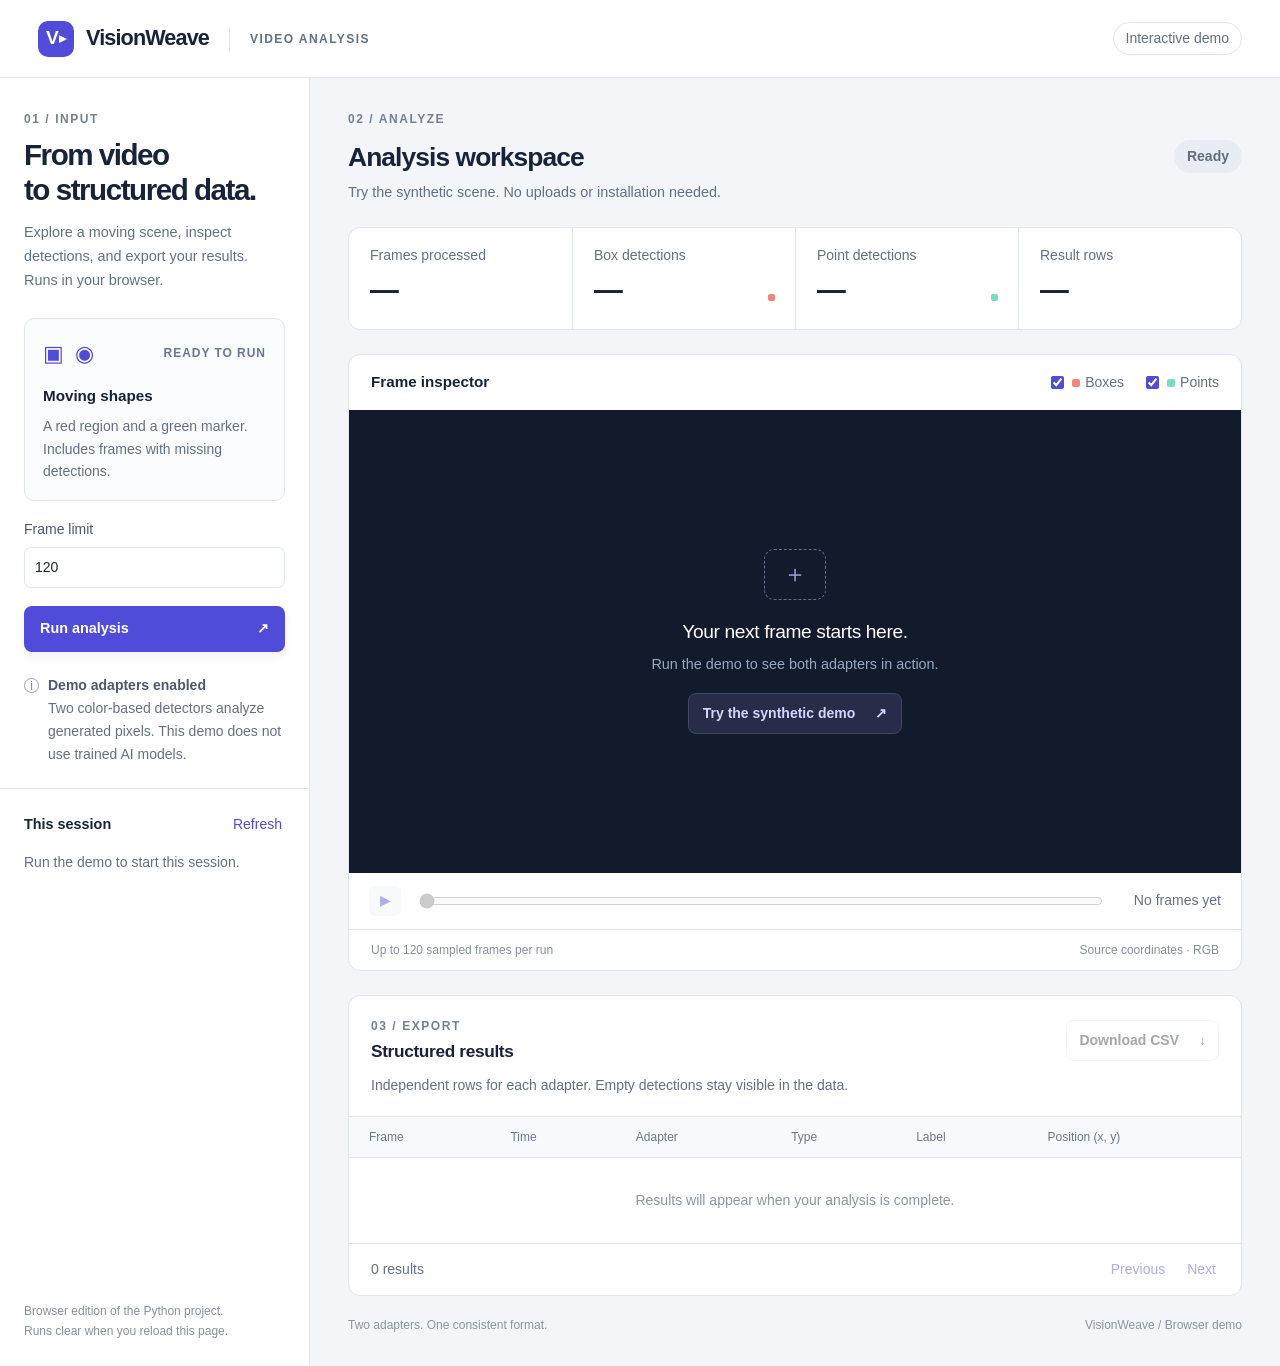
==== demo/index.html @ 049b2624 "Initialize VisionWeave with video analysis workspace and browser demo Add Python video pipeline and " ====
<!doctype html>
<html lang="en">
<head>
  <meta charset="utf-8">
  <meta name="viewport" content="width=device-width, initial-scale=1">
  <meta name="description" content="Try VisionWeave: an interactive browser demo of frame analysis, box and point detections, and CSV export.">
  <title>VisionWeave · Interactive Demo</title>
  <link rel="icon" href="./favicon.svg" type="image/svg+xml">
  <link rel="stylesheet" href="./app.css">
  <script src="./app.js" type="module"></script>
</head>
<body>
  <header class="topbar">
    <a class="brand" href="./" aria-label="VisionWeave home"><span class="brand-mark" aria-hidden="true">V<span>▸</span></span><strong>VisionWeave</strong><span class="brand-divider"></span><span class="brand-detail">VIDEO ANALYSIS</span></a>
    <span class="local-badge">Interactive demo</span>
  </header>
  <main class="workspace">
    <aside class="sidebar" aria-label="Analysis controls">
      <section class="setup">
        <p class="eyebrow">01 / INPUT</p>
        <h1>From video<br>to structured data.</h1>
        <p class="intro">Explore a moving scene, inspect detections, and export your results. Runs in your browser.</p>
        <form id="run-form">
          <input type="radio" name="source" value="demo" checked hidden>
          <div id="demo-input" class="input-card">
            <div class="scene-label"><span class="shape-icon" aria-hidden="true">▣ ◉</span><span class="tag">READY TO RUN</span></div>
            <strong>Moving shapes</strong>
            <p>A red region and a green marker. Includes frames with missing detections.</p>
          </div>

          <div class="form-grid">
            <label for="frame-limit">Frame limit<input id="frame-limit" type="number" min="1" max="600" value="120" required></label>
            <input id="stride" type="hidden" value="1">
          </div>
          <button class="button primary" id="run-button" type="submit"><span>Run analysis</span><span aria-hidden="true">↗</span></button>
          <progress id="upload-progress" value="0" max="100" hidden aria-label="Upload progress"></progress>
          <p id="error" class="error" role="alert" hidden></p>
        </form>
        <div class="adapter-note"><span class="note-icon" aria-hidden="true">i</span><p><strong>Demo adapters enabled</strong><br>Two color-based detectors analyze generated pixels. This demo does not use trained AI models.</p></div>
      </section>
      <section class="history-section">
        <div class="section-label"><h2>This session</h2><button class="text-button" id="refresh" type="button" aria-label="Refresh recent runs">Refresh</button></div>
        <div id="history"><p class="muted small">No runs yet.</p></div>
      </section>
      <footer class="sidebar-footer">Browser edition of the Python project.<br>Runs clear when you reload this page.</footer>
    </aside>
    <div class="main-panel">
      <section class="run-heading">
        <div><p class="eyebrow">02 / ANALYZE</p><h2 id="run-title">Analysis workspace</h2><p id="run-subtitle" class="muted">Try the synthetic scene. No uploads or installation needed.</p></div>
        <span id="status" class="status idle" role="status">Ready</span>
      </section>
      <div id="progress-panel" class="progress-panel" hidden>
        <div><span id="progress-label" aria-live="polite">Queued</span><button id="cancel" class="text-button" type="button">Cancel run</button></div>
        <progress id="job-progress" value="0" max="120" aria-label="Frames processed within frame limit"></progress>
      </div>
      <div class="metrics" aria-label="Run statistics">
        <div><span>Frames processed</span><strong id="metric-frames">—</strong></div>
        <div><span>Box detections</span><strong id="metric-boxes">—</strong><span class="metric-marker coral"></span></div>
        <div><span>Point detections</span><strong id="metric-points">—</strong><span class="metric-marker mint"></span></div>
        <div><span>Result rows</span><strong id="metric-rows">—</strong></div>
      </div>
      <section class="viewer-card" aria-labelledby="viewer-heading">
        <div class="viewer-toolbar"><h3 id="viewer-heading">Frame inspector</h3><div class="overlay-options"><label><input type="checkbox" id="show-boxes" checked><span class="legend coral"></span>Boxes</label><label><input type="checkbox" id="show-points" checked><span class="legend mint"></span>Points</label></div></div>
        <div class="canvas-wrap" id="canvas-wrap">
          <div id="viewer-empty" class="viewer-empty"><div class="viewfinder" aria-hidden="true">＋</div><h3>Your next frame starts here.</h3><p>Run the demo to see both adapters in action.</p><button id="quick-demo" class="button demo-button" type="button">Try the synthetic demo <span aria-hidden="true">↗</span></button></div>
          <canvas id="frame-canvas" width="640" height="360" hidden aria-label="Video frame with box and point prediction overlays"></canvas>
          <div id="frame-caption" class="frame-caption" hidden></div>
        </div>
        <div class="playback"><button id="play" class="icon-button" type="button" disabled aria-label="Play sampled frames">▶</button><label for="frame-slider" class="sr-only">Preview frame</label><input type="range" id="frame-slider" min="0" max="0" value="0" disabled><span id="frame-counter">No frames yet</span></div>
        <div class="viewer-footer"><span id="preview-note">Up to 120 sampled frames per run</span><span>Source coordinates · RGB</span></div>
      </section>
      <section class="results-card" aria-labelledby="results-heading">
        <div class="results-heading"><div><p class="eyebrow">03 / EXPORT</p><h3 id="results-heading">Structured results</h3></div><a id="download" class="button secondary disabled" aria-disabled="true" tabindex="-1">Download CSV <span aria-hidden="true">↓</span></a></div>
        <p class="results-description">Independent rows for each adapter. Empty detections stay visible in the data.</p>
        <div class="table-wrap"><table><thead><tr><th scope="col">Frame</th><th scope="col">Time</th><th scope="col">Adapter</th><th scope="col">Type</th><th scope="col">Label</th><th scope="col">Position (x, y)</th></tr></thead><tbody id="results-body"><tr><td colspan="6" class="empty-table">Results will appear when your analysis is complete.</td></tr></tbody></table></div>
        <div class="table-footer"><span id="result-count">0 results</span><div><button id="previous" class="text-button" disabled type="button">Previous</button><button id="next" class="text-button" disabled type="button">Next</button></div></div>
      </section>
      <p class="workspace-footer">Two adapters. One consistent format.<span>VisionWeave / Browser demo</span></p>
    </div>
  </main>
</body>
</html>
---- demo/app.css ----
:root{color-scheme:light;--ink:#17233b;--muted:#627087;--line:#dfe5ed;--blue:#514bda;--coral:#ee877b;--mint:#78dec3;--background:#f3f5f9;font-family:Inter,-apple-system,BlinkMacSystemFont,"Segoe UI",sans-serif;font-size:16px}
*{box-sizing:border-box}body{margin:0;background:var(--background);color:var(--ink);line-height:1.5}button,input,a{font:inherit}button,a,input{touch-action:manipulation}button{cursor:pointer}button:disabled{cursor:default;opacity:.45}a{color:inherit;text-decoration:none}[hidden]{display:none!important}:focus-visible{outline:3px solid #938ff5;outline-offset:3px}.topbar{height:78px;background:#fff;border-bottom:1px solid var(--line);display:flex;justify-content:space-between;align-items:center;padding:0 38px}.brand{display:flex;align-items:center;gap:12px}.brand strong{font-size:1.35rem;letter-spacing:-.04em}.brand-mark{display:flex;align-items:center;justify-content:center;width:36px;height:36px;background:var(--blue);color:white;border-radius:10px;font-size:1.2rem;font-weight:800}.brand-mark span{font-size:.9rem}.brand-divider{width:1px;height:24px;background:var(--line);margin:0 8px}.brand-detail{font-size:.75rem;letter-spacing:.12em;color:var(--muted);font-weight:600}.local-badge{font-size:.875rem;color:#637080;border:1px solid var(--line);padding:5px 12px;border-radius:30px}.workspace{display:grid;grid-template-columns:310px minmax(0,1fr);max-width:1600px;margin:0 auto;min-height:calc(100vh - 78px)}.sidebar{background:#fff;border-right:1px solid var(--line);display:flex;flex-direction:column}.setup{padding:32px 24px 22px}.eyebrow{font-size:.75rem;letter-spacing:.13em;font-weight:700;color:#738097;margin:0 0 10px}h1{font-size:1.85rem;line-height:1.17;letter-spacing:-.05em;margin:0 0 14px}h2,h3,p{margin-top:0}.intro{color:var(--muted);font-size:.9rem;line-height:1.65;margin-bottom:25px}.source-picker{display:flex;border:0;background:#f0f2f7;border-radius:9px;padding:4px;margin:0 0 16px;gap:3px}.source-picker label{flex:1;position:relative;text-align:center;font-size:.875rem;font-weight:600;cursor:pointer}.source-picker input{position:absolute;opacity:0;inset:0;width:100%;height:100%;cursor:pointer}.source-picker span{display:block;padding:8px 4px;border-radius:6px}.source-picker input:checked+span{background:white;box-shadow:0 1px 4px #1b254214;color:var(--blue)}.source-picker input:focus-visible+span{outline:3px solid #938ff5}.input-card{padding:18px;border:1px solid var(--line);border-radius:10px;min-height:152px;background:#fbfcfe;margin-bottom:18px}.scene-label{display:flex;align-items:center;justify-content:space-between;margin-bottom:14px}.shape-icon{color:var(--blue);letter-spacing:.1em;font-size:1.4rem}.tag{font-size:.75rem;letter-spacing:.08em;font-weight:700;color:#687695}.input-card strong{font-size:.95rem}.input-card p{font-size:.875rem;color:var(--muted);margin:7px 0 0;line-height:1.6}.file-label{display:block;font-weight:600;margin-bottom:12px}.input-card input{font-size:.875rem;width:100%}.input-card input::file-selector-button{border:1px solid var(--line);border-radius:4px;background:white;padding:6px;color:var(--ink)}.form-grid{display:grid;grid-template-columns:1fr 1fr;gap:12px;margin:0 0 18px}.form-grid label{font-size:.875rem;color:#4c5870}.form-grid input{width:100%;margin-top:7px;border:1px solid var(--line);border-radius:7px;background:#fff;padding:9px 10px;color:var(--ink)}.form-grid input:disabled{background:#f4f5f8;color:#98a0ad}.button{display:inline-flex;align-items:center;justify-content:space-between;gap:20px;border:0;border-radius:8px;padding:12px 16px;font-size:.9rem;font-weight:600}.primary{background:var(--blue);color:white;width:100%;box-shadow:0 5px 10px #514bda15}.primary:hover{background:#413bc3}.secondary{background:#fff;border:1px solid var(--line)}.secondary:hover{background:#f5f7fb}.disabled{opacity:.4;pointer-events:none}.adapter-note{display:flex;gap:9px;margin-top:22px}.note-icon{border:1px solid #9aa5b6;color:#7c889a;font-size:.75rem;width:15px;height:15px;flex:none;text-align:center;line-height:14px;border-radius:50%;margin-top:4px}.adapter-note p{font-size:.875rem;color:var(--muted);line-height:1.65;margin:0}.adapter-note strong{font-weight:600;color:#4b5870}.history-section{border-top:1px solid var(--line);padding:22px 24px}.section-label{display:flex;align-items:center;justify-content:space-between;margin-bottom:14px}.section-label h2{font-size:.9rem;margin:0}.text-button{border:none;background:none;color:var(--blue);padding:3px;font-size:.875rem;font-weight:500}.history-item{display:block;text-align:left;width:100%;border:1px solid transparent;background:transparent;border-radius:8px;padding:11px 10px;margin-bottom:6px;color:var(--ink)}.history-item.selected{background:#f0efff;border-color:#e0dcff}.history-item:hover{background:#f5f6fa}.history-item strong{font-size:.875rem;font-weight:600;display:block;overflow:hidden;text-overflow:ellipsis;white-space:nowrap}.history-item span{font-size:.75rem;color:var(--muted);display:block;margin-top:3px}.sidebar-footer{margin-top:auto;padding:24px;font-size:.75rem;color:#8690a0;line-height:1.7}.main-panel{padding:32px 38px;min-width:0}.run-heading{display:flex;align-items:center;justify-content:space-between;gap:20px;margin-bottom:24px}.run-heading h2{font-size:1.65rem;letter-spacing:-.035em;margin-bottom:4px;overflow-wrap:anywhere}.run-heading .muted{font-size:.9rem;margin:0}.muted{color:var(--muted)}.small{font-size:.875rem}.status{font-size:.875rem;flex:none;font-weight:600;border-radius:30px;background:#e9ecf2;color:#626d7f;padding:6px 13px;text-transform:capitalize}.status.completed{background:#e2f4eb;color:#2a7658}.status.running,.status.queued,.status.uploading,.status.cancelling{background:#e8e5ff;color:var(--blue)}.status.failed{background:#ffe6e4;color:#a24138}.status.cancelled{background:#f3e9d5;color:#876a28}.metrics{display:grid;grid-template-columns:repeat(4,1fr);background:#fff;border:1px solid var(--line);border-radius:12px;margin-bottom:24px}.metrics>div{padding:17px 21px;position:relative}.metrics>div+div{border-left:1px solid var(--line)}.metrics>div>span:first-child{display:block;font-size:.875rem;color:var(--muted)}.metrics strong{font-size:1.8rem;font-weight:600;letter-spacing:-.04em;font-variant-numeric:tabular-nums;display:block;margin-top:3px}.metric-marker{position:absolute;width:7px;height:7px;right:20px;bottom:28px;border-radius:2px}.coral{background:var(--coral)}.mint{background:var(--mint)}.viewer-card,.results-card{border:1px solid var(--line);border-radius:12px;background:white;overflow:hidden}.viewer-toolbar{display:flex;justify-content:space-between;align-items:center;gap:15px;padding:16px 22px}.viewer-toolbar h3{font-size:.95rem;font-weight:600;margin:0}.overlay-options{display:flex;gap:18px;font-size:.875rem;color:var(--muted)}.overlay-options label{display:flex;align-items:center;gap:5px;cursor:pointer}.overlay-options input{accent-color:var(--blue)}.legend{width:8px;height:8px;border-radius:2px;display:inline-block}.canvas-wrap{position:relative;min-height:280px;aspect-ratio:16/8.3;background:#111b2b;display:flex;align-items:center;justify-content:center}.viewer-empty{text-align:center;color:#fff;padding:30px 20px}.viewfinder{width:62px;height:51px;margin:0 auto 18px;color:#9c9adc;font-size:1.5rem;border:1px dashed #65708c;border-radius:10px;display:flex;justify-content:center;align-items:center}.viewer-empty h3{font-size:1.2rem;font-weight:500;letter-spacing:-.02em;margin-bottom:7px}.viewer-empty p{font-size:.9rem;color:#98a8c1;margin-bottom:18px}.demo-button{background:#282c49;color:#d6d5ff;border:1px solid #424763;font-size:.875rem;padding:9px 14px}.demo-button:hover{background:#373951}canvas{display:block;width:100%;height:100%;object-fit:contain;max-height:540px}.frame-caption{position:absolute;top:16px;left:18px;color:#ccd5e4;background:#09101fcc;border:1px solid #66748c44;border-radius:5px;padding:4px 8px;font-size:.75rem;font-variant-numeric:tabular-nums}.playback{padding:13px 20px;display:flex;align-items:center;gap:16px;border-bottom:1px solid var(--line)}.icon-button{background:#f1f2f8;border:0;border-radius:6px;color:var(--blue);width:32px;height:30px;flex:none;font-size:.9rem}.playback input{width:100%;accent-color:var(--blue);min-width:40px;cursor:pointer}.playback>span{white-space:nowrap;min-width:100px;text-align:right;font-size:.875rem;color:var(--muted);font-variant-numeric:tabular-nums}.viewer-footer{display:flex;justify-content:space-between;gap:12px;padding:11px 22px;font-size:.75rem;color:#8490a1}.results-card{margin-top:24px}.results-heading{padding:21px 22px 0;display:flex;align-items:center;justify-content:space-between;gap:20px}.results-heading h3{font-size:1.08rem;margin:0;letter-spacing:-.02em}.results-heading .eyebrow{font-size:.75rem;margin:0 0 4px}.results-heading .button{font-size:.875rem;padding:9px 12px}.results-description{margin:10px 22px 20px;font-size:.875rem;color:var(--muted)}.table-wrap{overflow-x:auto}table{width:100%;border-collapse:collapse;font-size:.875rem;text-align:left;white-space:nowrap}th{background:#f8f9fc;color:#6a778b;font-size:.75rem;font-weight:500;padding:11px 20px;border-top:1px solid var(--line);border-bottom:1px solid var(--line)}td{padding:10px 20px;border-bottom:1px solid #f0f2f6;color:#4b5970;font-variant-numeric:tabular-nums}tbody tr:last-child td{border-bottom:0}.empty-table{text-align:center;padding:32px;color:#8b96a7}.kind-label{background:#eff1f7;border-radius:4px;padding:2px 7px;font-size:.75rem}.kind-box{background:#fff0ed;color:#a65044}.kind-point{background:#e8f8f0;color:#267858}.table-footer{display:flex;justify-content:space-between;align-items:center;gap:20px;border-top:1px solid var(--line);padding:12px 22px;font-size:.875rem;color:var(--muted)}.table-footer>div{display:flex;gap:16px}.workspace-footer{display:flex;justify-content:space-between;gap:20px;font-size:.75rem;color:#8894a7;margin:20px 0 0}.progress-panel{border:1px solid #dedbf7;background:#eeedfc;padding:12px 16px;border-radius:9px;margin-bottom:20px}.progress-panel>div{display:flex;justify-content:space-between;gap:12px;font-size:.875rem;color:#514d7e}progress{width:100%;height:6px;border:0;display:block;margin-top:9px;border-radius:4px;overflow:hidden;accent-color:var(--blue)}progress::-webkit-progress-bar{background:#dddcef}progress::-webkit-progress-value{background:var(--blue);border-radius:4px}.error{font-size:.875rem;color:#a83e38;background:#fff0ee;border:1px solid #f2cfc9;padding:10px 12px;border-radius:7px;margin:14px 0 0;overflow-wrap:anywhere}.sr-only{position:absolute;width:1px;height:1px;padding:0;margin:-1px;overflow:hidden;clip:rect(0,0,0,0);white-space:nowrap;border:0}
@media(min-width:1500px){.main-panel{padding:40px 50px}.setup{padding-top:40px}.canvas-wrap{aspect-ratio:16/7.5}}
@media(max-width:1100px){.workspace{grid-template-columns:280px minmax(0,1fr)}.setup,.history-section{padding-left:20px;padding-right:20px}.main-panel{padding:28px 24px}.metrics>div{padding:15px 12px}.metrics>div>span:first-child{font-size:.75rem}.metrics strong{font-size:1.6rem}.metric-marker{right:12px}.brand-detail{display:none}.run-heading h2{font-size:1.35rem}.viewer-footer{font-size:.75rem}.canvas-wrap{aspect-ratio:16/10}}
@media(max-width:780px){.topbar{height:66px;padding:0 20px}.workspace{display:block}.sidebar{border-right:0;border-bottom:1px solid var(--line)}.setup{padding:24px}.setup h1 br{display:none}h1{font-size:1.65rem}.intro{margin-bottom:18px}.input-card{min-height:0}.input-card p{font-size:.875rem}.form-grid{grid-template-columns:1fr 1fr}.history-section{padding:0 24px 20px;border:0}#history{display:flex;gap:8px;overflow:auto}.history-item{flex:0 0 180px;border-color:var(--line);margin:0}.sidebar-footer{display:none}.main-panel{padding:26px 20px}.metrics{grid-template-columns:1fr 1fr}.metrics>div{padding:14px 18px}.metrics>div:nth-child(3){border-left:0}.metrics>div:nth-child(n+3){border-top:1px solid var(--line)}.metrics>div>span:first-child{font-size:.875rem}.metric-marker{right:20px}.run-heading{align-items:flex-start}.viewer-toolbar{padding:14px}.overlay-options{gap:10px;font-size:.875rem}.canvas-wrap{min-height:230px;aspect-ratio:16/10}.viewer-footer{flex-wrap:wrap;padding:10px 14px;font-size:.75rem}.playback{padding:12px;gap:10px}.playback>span{min-width:75px;font-size:.75rem}.results-heading{padding:18px 14px 0;gap:10px}.results-description{margin-left:14px;margin-right:14px}.results-heading .button{font-size:.75rem;gap:8px}.workspace-footer{display:block}.workspace-footer span{display:block;margin-top:5px}.brand-divider{display:none}.local-badge{font-size:.75rem}.viewer-empty p{font-size:.875rem}}
@media(prefers-reduced-motion:no-preference){.button,.history-item{transition:background .15s ease}.metrics strong{transition:color .15s ease}}

.run-heading>div{min-width:0}

.form-grid{grid-template-columns:1fr}
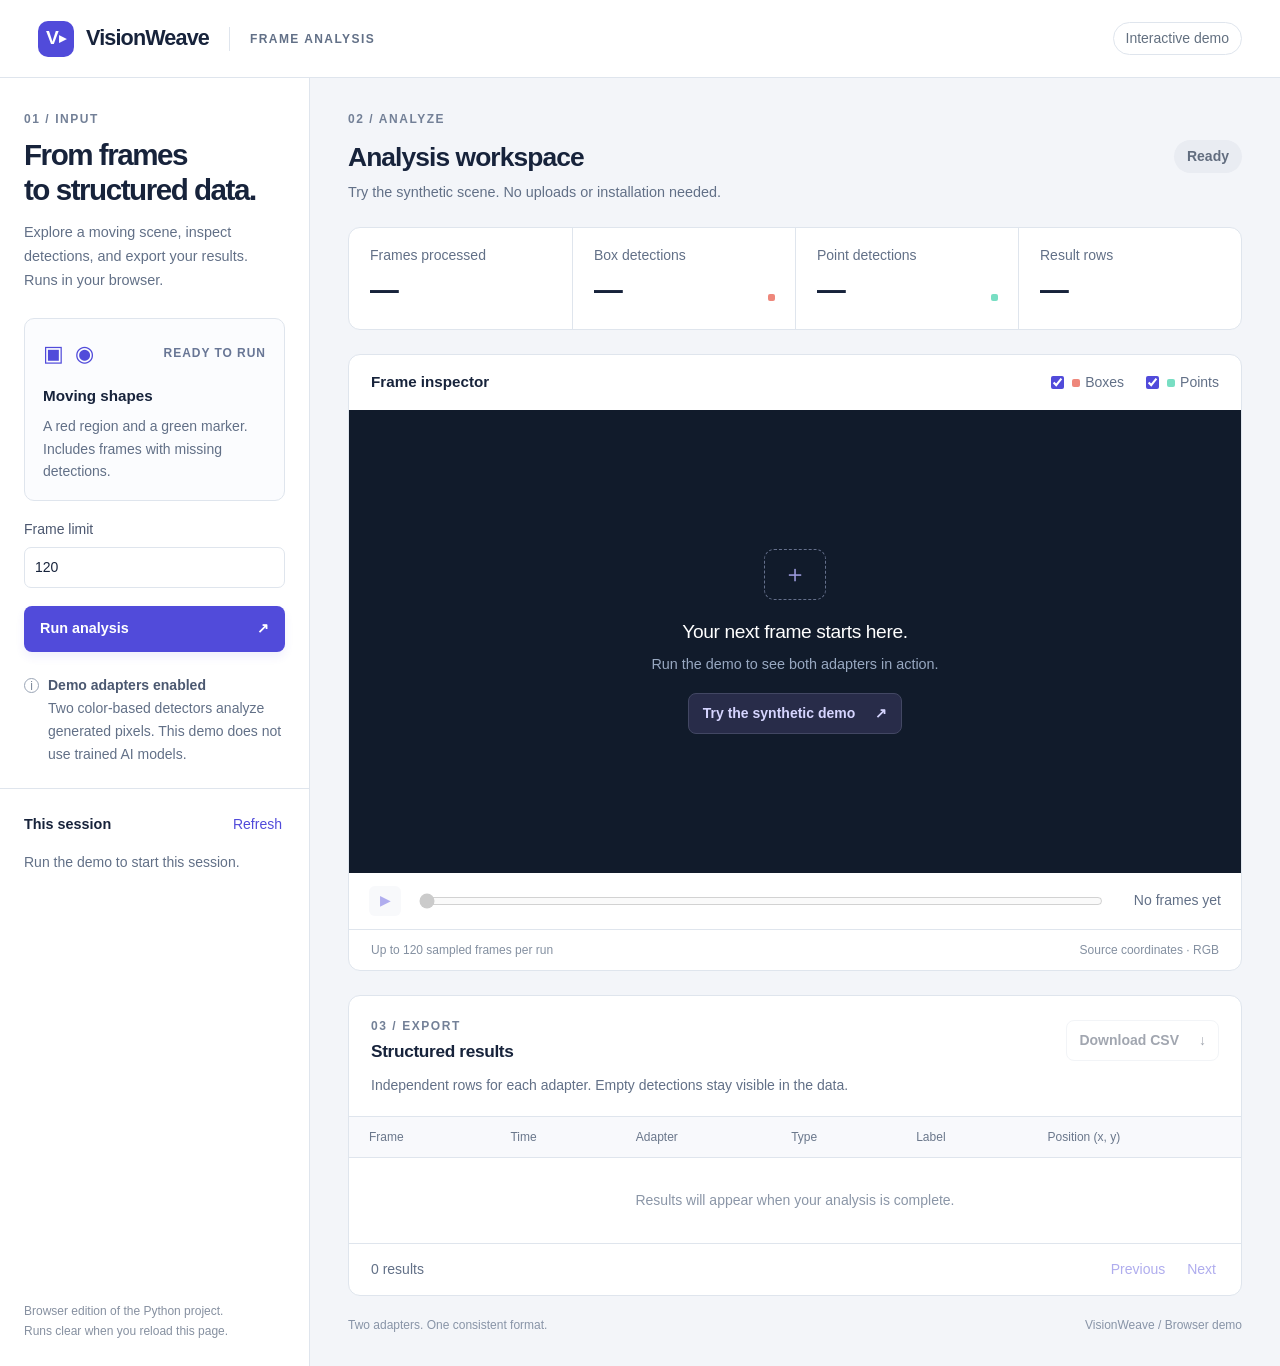
==== commit 97bcbf7c: "Clean up project documentation and presentation" ====
--- a/demo/index.html
+++ b/demo/index.html
@@ -11,17 +11,16 @@
 </head>
 <body>
   <header class="topbar">
-    <a class="brand" href="./" aria-label="VisionWeave home"><span class="brand-mark" aria-hidden="true">V<span>▸</span></span><strong>VisionWeave</strong><span class="brand-divider"></span><span class="brand-detail">VIDEO ANALYSIS</span></a>
+    <a class="brand" href="./" aria-label="VisionWeave home"><span class="brand-mark" aria-hidden="true">V<span>▸</span></span><strong>VisionWeave</strong><span class="brand-divider"></span><span class="brand-detail">FRAME ANALYSIS</span></a>
     <span class="local-badge">Interactive demo</span>
   </header>
   <main class="workspace">
     <aside class="sidebar" aria-label="Analysis controls">
       <section class="setup">
         <p class="eyebrow">01 / INPUT</p>
-        <h1>From video<br>to structured data.</h1>
+        <h1>From frames<br>to structured data.</h1>
         <p class="intro">Explore a moving scene, inspect detections, and export your results. Runs in your browser.</p>
         <form id="run-form">
-          <input type="radio" name="source" value="demo" checked hidden>
           <div id="demo-input" class="input-card">
             <div class="scene-label"><span class="shape-icon" aria-hidden="true">▣ ◉</span><span class="tag">READY TO RUN</span></div>
             <strong>Moving shapes</strong>
@@ -30,10 +29,8 @@
 
           <div class="form-grid">
             <label for="frame-limit">Frame limit<input id="frame-limit" type="number" min="1" max="600" value="120" required></label>
-            <input id="stride" type="hidden" value="1">
           </div>
           <button class="button primary" id="run-button" type="submit"><span>Run analysis</span><span aria-hidden="true">↗</span></button>
-          <progress id="upload-progress" value="0" max="100" hidden aria-label="Upload progress"></progress>
           <p id="error" class="error" role="alert" hidden></p>
         </form>
         <div class="adapter-note"><span class="note-icon" aria-hidden="true">i</span><p><strong>Demo adapters enabled</strong><br>Two color-based detectors analyze generated pixels. This demo does not use trained AI models.</p></div>
@@ -63,7 +60,7 @@
         <div class="viewer-toolbar"><h3 id="viewer-heading">Frame inspector</h3><div class="overlay-options"><label><input type="checkbox" id="show-boxes" checked><span class="legend coral"></span>Boxes</label><label><input type="checkbox" id="show-points" checked><span class="legend mint"></span>Points</label></div></div>
         <div class="canvas-wrap" id="canvas-wrap">
           <div id="viewer-empty" class="viewer-empty"><div class="viewfinder" aria-hidden="true">＋</div><h3>Your next frame starts here.</h3><p>Run the demo to see both adapters in action.</p><button id="quick-demo" class="button demo-button" type="button">Try the synthetic demo <span aria-hidden="true">↗</span></button></div>
-          <canvas id="frame-canvas" width="640" height="360" hidden aria-label="Video frame with box and point prediction overlays"></canvas>
+          <canvas id="frame-canvas" width="640" height="360" hidden aria-label="Synthetic frame with box and point detection overlays"></canvas>
           <div id="frame-caption" class="frame-caption" hidden></div>
         </div>
         <div class="playback"><button id="play" class="icon-button" type="button" disabled aria-label="Play sampled frames">▶</button><label for="frame-slider" class="sr-only">Preview frame</label><input type="range" id="frame-slider" min="0" max="0" value="0" disabled><span id="frame-counter">No frames yet</span></div>
--- a/demo/app.css
+++ b/demo/app.css
@@ -1,10 +1,1059 @@
-:root{color-scheme:light;--ink:#17233b;--muted:#627087;--line:#dfe5ed;--blue:#514bda;--coral:#ee877b;--mint:#78dec3;--background:#f3f5f9;font-family:Inter,-apple-system,BlinkMacSystemFont,"Segoe UI",sans-serif;font-size:16px}
-*{box-sizing:border-box}body{margin:0;background:var(--background);color:var(--ink);line-height:1.5}button,input,a{font:inherit}button,a,input{touch-action:manipulation}button{cursor:pointer}button:disabled{cursor:default;opacity:.45}a{color:inherit;text-decoration:none}[hidden]{display:none!important}:focus-visible{outline:3px solid #938ff5;outline-offset:3px}.topbar{height:78px;background:#fff;border-bottom:1px solid var(--line);display:flex;justify-content:space-between;align-items:center;padding:0 38px}.brand{display:flex;align-items:center;gap:12px}.brand strong{font-size:1.35rem;letter-spacing:-.04em}.brand-mark{display:flex;align-items:center;justify-content:center;width:36px;height:36px;background:var(--blue);color:white;border-radius:10px;font-size:1.2rem;font-weight:800}.brand-mark span{font-size:.9rem}.brand-divider{width:1px;height:24px;background:var(--line);margin:0 8px}.brand-detail{font-size:.75rem;letter-spacing:.12em;color:var(--muted);font-weight:600}.local-badge{font-size:.875rem;color:#637080;border:1px solid var(--line);padding:5px 12px;border-radius:30px}.workspace{display:grid;grid-template-columns:310px minmax(0,1fr);max-width:1600px;margin:0 auto;min-height:calc(100vh - 78px)}.sidebar{background:#fff;border-right:1px solid var(--line);display:flex;flex-direction:column}.setup{padding:32px 24px 22px}.eyebrow{font-size:.75rem;letter-spacing:.13em;font-weight:700;color:#738097;margin:0 0 10px}h1{font-size:1.85rem;line-height:1.17;letter-spacing:-.05em;margin:0 0 14px}h2,h3,p{margin-top:0}.intro{color:var(--muted);font-size:.9rem;line-height:1.65;margin-bottom:25px}.source-picker{display:flex;border:0;background:#f0f2f7;border-radius:9px;padding:4px;margin:0 0 16px;gap:3px}.source-picker label{flex:1;position:relative;text-align:center;font-size:.875rem;font-weight:600;cursor:pointer}.source-picker input{position:absolute;opacity:0;inset:0;width:100%;height:100%;cursor:pointer}.source-picker span{display:block;padding:8px 4px;border-radius:6px}.source-picker input:checked+span{background:white;box-shadow:0 1px 4px #1b254214;color:var(--blue)}.source-picker input:focus-visible+span{outline:3px solid #938ff5}.input-card{padding:18px;border:1px solid var(--line);border-radius:10px;min-height:152px;background:#fbfcfe;margin-bottom:18px}.scene-label{display:flex;align-items:center;justify-content:space-between;margin-bottom:14px}.shape-icon{color:var(--blue);letter-spacing:.1em;font-size:1.4rem}.tag{font-size:.75rem;letter-spacing:.08em;font-weight:700;color:#687695}.input-card strong{font-size:.95rem}.input-card p{font-size:.875rem;color:var(--muted);margin:7px 0 0;line-height:1.6}.file-label{display:block;font-weight:600;margin-bottom:12px}.input-card input{font-size:.875rem;width:100%}.input-card input::file-selector-button{border:1px solid var(--line);border-radius:4px;background:white;padding:6px;color:var(--ink)}.form-grid{display:grid;grid-template-columns:1fr 1fr;gap:12px;margin:0 0 18px}.form-grid label{font-size:.875rem;color:#4c5870}.form-grid input{width:100%;margin-top:7px;border:1px solid var(--line);border-radius:7px;background:#fff;padding:9px 10px;color:var(--ink)}.form-grid input:disabled{background:#f4f5f8;color:#98a0ad}.button{display:inline-flex;align-items:center;justify-content:space-between;gap:20px;border:0;border-radius:8px;padding:12px 16px;font-size:.9rem;font-weight:600}.primary{background:var(--blue);color:white;width:100%;box-shadow:0 5px 10px #514bda15}.primary:hover{background:#413bc3}.secondary{background:#fff;border:1px solid var(--line)}.secondary:hover{background:#f5f7fb}.disabled{opacity:.4;pointer-events:none}.adapter-note{display:flex;gap:9px;margin-top:22px}.note-icon{border:1px solid #9aa5b6;color:#7c889a;font-size:.75rem;width:15px;height:15px;flex:none;text-align:center;line-height:14px;border-radius:50%;margin-top:4px}.adapter-note p{font-size:.875rem;color:var(--muted);line-height:1.65;margin:0}.adapter-note strong{font-weight:600;color:#4b5870}.history-section{border-top:1px solid var(--line);padding:22px 24px}.section-label{display:flex;align-items:center;justify-content:space-between;margin-bottom:14px}.section-label h2{font-size:.9rem;margin:0}.text-button{border:none;background:none;color:var(--blue);padding:3px;font-size:.875rem;font-weight:500}.history-item{display:block;text-align:left;width:100%;border:1px solid transparent;background:transparent;border-radius:8px;padding:11px 10px;margin-bottom:6px;color:var(--ink)}.history-item.selected{background:#f0efff;border-color:#e0dcff}.history-item:hover{background:#f5f6fa}.history-item strong{font-size:.875rem;font-weight:600;display:block;overflow:hidden;text-overflow:ellipsis;white-space:nowrap}.history-item span{font-size:.75rem;color:var(--muted);display:block;margin-top:3px}.sidebar-footer{margin-top:auto;padding:24px;font-size:.75rem;color:#8690a0;line-height:1.7}.main-panel{padding:32px 38px;min-width:0}.run-heading{display:flex;align-items:center;justify-content:space-between;gap:20px;margin-bottom:24px}.run-heading h2{font-size:1.65rem;letter-spacing:-.035em;margin-bottom:4px;overflow-wrap:anywhere}.run-heading .muted{font-size:.9rem;margin:0}.muted{color:var(--muted)}.small{font-size:.875rem}.status{font-size:.875rem;flex:none;font-weight:600;border-radius:30px;background:#e9ecf2;color:#626d7f;padding:6px 13px;text-transform:capitalize}.status.completed{background:#e2f4eb;color:#2a7658}.status.running,.status.queued,.status.uploading,.status.cancelling{background:#e8e5ff;color:var(--blue)}.status.failed{background:#ffe6e4;color:#a24138}.status.cancelled{background:#f3e9d5;color:#876a28}.metrics{display:grid;grid-template-columns:repeat(4,1fr);background:#fff;border:1px solid var(--line);border-radius:12px;margin-bottom:24px}.metrics>div{padding:17px 21px;position:relative}.metrics>div+div{border-left:1px solid var(--line)}.metrics>div>span:first-child{display:block;font-size:.875rem;color:var(--muted)}.metrics strong{font-size:1.8rem;font-weight:600;letter-spacing:-.04em;font-variant-numeric:tabular-nums;display:block;margin-top:3px}.metric-marker{position:absolute;width:7px;height:7px;right:20px;bottom:28px;border-radius:2px}.coral{background:var(--coral)}.mint{background:var(--mint)}.viewer-card,.results-card{border:1px solid var(--line);border-radius:12px;background:white;overflow:hidden}.viewer-toolbar{display:flex;justify-content:space-between;align-items:center;gap:15px;padding:16px 22px}.viewer-toolbar h3{font-size:.95rem;font-weight:600;margin:0}.overlay-options{display:flex;gap:18px;font-size:.875rem;color:var(--muted)}.overlay-options label{display:flex;align-items:center;gap:5px;cursor:pointer}.overlay-options input{accent-color:var(--blue)}.legend{width:8px;height:8px;border-radius:2px;display:inline-block}.canvas-wrap{position:relative;min-height:280px;aspect-ratio:16/8.3;background:#111b2b;display:flex;align-items:center;justify-content:center}.viewer-empty{text-align:center;color:#fff;padding:30px 20px}.viewfinder{width:62px;height:51px;margin:0 auto 18px;color:#9c9adc;font-size:1.5rem;border:1px dashed #65708c;border-radius:10px;display:flex;justify-content:center;align-items:center}.viewer-empty h3{font-size:1.2rem;font-weight:500;letter-spacing:-.02em;margin-bottom:7px}.viewer-empty p{font-size:.9rem;color:#98a8c1;margin-bottom:18px}.demo-button{background:#282c49;color:#d6d5ff;border:1px solid #424763;font-size:.875rem;padding:9px 14px}.demo-button:hover{background:#373951}canvas{display:block;width:100%;height:100%;object-fit:contain;max-height:540px}.frame-caption{position:absolute;top:16px;left:18px;color:#ccd5e4;background:#09101fcc;border:1px solid #66748c44;border-radius:5px;padding:4px 8px;font-size:.75rem;font-variant-numeric:tabular-nums}.playback{padding:13px 20px;display:flex;align-items:center;gap:16px;border-bottom:1px solid var(--line)}.icon-button{background:#f1f2f8;border:0;border-radius:6px;color:var(--blue);width:32px;height:30px;flex:none;font-size:.9rem}.playback input{width:100%;accent-color:var(--blue);min-width:40px;cursor:pointer}.playback>span{white-space:nowrap;min-width:100px;text-align:right;font-size:.875rem;color:var(--muted);font-variant-numeric:tabular-nums}.viewer-footer{display:flex;justify-content:space-between;gap:12px;padding:11px 22px;font-size:.75rem;color:#8490a1}.results-card{margin-top:24px}.results-heading{padding:21px 22px 0;display:flex;align-items:center;justify-content:space-between;gap:20px}.results-heading h3{font-size:1.08rem;margin:0;letter-spacing:-.02em}.results-heading .eyebrow{font-size:.75rem;margin:0 0 4px}.results-heading .button{font-size:.875rem;padding:9px 12px}.results-description{margin:10px 22px 20px;font-size:.875rem;color:var(--muted)}.table-wrap{overflow-x:auto}table{width:100%;border-collapse:collapse;font-size:.875rem;text-align:left;white-space:nowrap}th{background:#f8f9fc;color:#6a778b;font-size:.75rem;font-weight:500;padding:11px 20px;border-top:1px solid var(--line);border-bottom:1px solid var(--line)}td{padding:10px 20px;border-bottom:1px solid #f0f2f6;color:#4b5970;font-variant-numeric:tabular-nums}tbody tr:last-child td{border-bottom:0}.empty-table{text-align:center;padding:32px;color:#8b96a7}.kind-label{background:#eff1f7;border-radius:4px;padding:2px 7px;font-size:.75rem}.kind-box{background:#fff0ed;color:#a65044}.kind-point{background:#e8f8f0;color:#267858}.table-footer{display:flex;justify-content:space-between;align-items:center;gap:20px;border-top:1px solid var(--line);padding:12px 22px;font-size:.875rem;color:var(--muted)}.table-footer>div{display:flex;gap:16px}.workspace-footer{display:flex;justify-content:space-between;gap:20px;font-size:.75rem;color:#8894a7;margin:20px 0 0}.progress-panel{border:1px solid #dedbf7;background:#eeedfc;padding:12px 16px;border-radius:9px;margin-bottom:20px}.progress-panel>div{display:flex;justify-content:space-between;gap:12px;font-size:.875rem;color:#514d7e}progress{width:100%;height:6px;border:0;display:block;margin-top:9px;border-radius:4px;overflow:hidden;accent-color:var(--blue)}progress::-webkit-progress-bar{background:#dddcef}progress::-webkit-progress-value{background:var(--blue);border-radius:4px}.error{font-size:.875rem;color:#a83e38;background:#fff0ee;border:1px solid #f2cfc9;padding:10px 12px;border-radius:7px;margin:14px 0 0;overflow-wrap:anywhere}.sr-only{position:absolute;width:1px;height:1px;padding:0;margin:-1px;overflow:hidden;clip:rect(0,0,0,0);white-space:nowrap;border:0}
-@media(min-width:1500px){.main-panel{padding:40px 50px}.setup{padding-top:40px}.canvas-wrap{aspect-ratio:16/7.5}}
-@media(max-width:1100px){.workspace{grid-template-columns:280px minmax(0,1fr)}.setup,.history-section{padding-left:20px;padding-right:20px}.main-panel{padding:28px 24px}.metrics>div{padding:15px 12px}.metrics>div>span:first-child{font-size:.75rem}.metrics strong{font-size:1.6rem}.metric-marker{right:12px}.brand-detail{display:none}.run-heading h2{font-size:1.35rem}.viewer-footer{font-size:.75rem}.canvas-wrap{aspect-ratio:16/10}}
-@media(max-width:780px){.topbar{height:66px;padding:0 20px}.workspace{display:block}.sidebar{border-right:0;border-bottom:1px solid var(--line)}.setup{padding:24px}.setup h1 br{display:none}h1{font-size:1.65rem}.intro{margin-bottom:18px}.input-card{min-height:0}.input-card p{font-size:.875rem}.form-grid{grid-template-columns:1fr 1fr}.history-section{padding:0 24px 20px;border:0}#history{display:flex;gap:8px;overflow:auto}.history-item{flex:0 0 180px;border-color:var(--line);margin:0}.sidebar-footer{display:none}.main-panel{padding:26px 20px}.metrics{grid-template-columns:1fr 1fr}.metrics>div{padding:14px 18px}.metrics>div:nth-child(3){border-left:0}.metrics>div:nth-child(n+3){border-top:1px solid var(--line)}.metrics>div>span:first-child{font-size:.875rem}.metric-marker{right:20px}.run-heading{align-items:flex-start}.viewer-toolbar{padding:14px}.overlay-options{gap:10px;font-size:.875rem}.canvas-wrap{min-height:230px;aspect-ratio:16/10}.viewer-footer{flex-wrap:wrap;padding:10px 14px;font-size:.75rem}.playback{padding:12px;gap:10px}.playback>span{min-width:75px;font-size:.75rem}.results-heading{padding:18px 14px 0;gap:10px}.results-description{margin-left:14px;margin-right:14px}.results-heading .button{font-size:.75rem;gap:8px}.workspace-footer{display:block}.workspace-footer span{display:block;margin-top:5px}.brand-divider{display:none}.local-badge{font-size:.75rem}.viewer-empty p{font-size:.875rem}}
-@media(prefers-reduced-motion:no-preference){.button,.history-item{transition:background .15s ease}.metrics strong{transition:color .15s ease}}
-
-.run-heading>div{min-width:0}
-
-.form-grid{grid-template-columns:1fr}
+:root {
+  color-scheme:light;
+  --ink:#17233b;
+  --muted:#627087;
+  --line:#dfe5ed;
+  --blue:#514bda;
+  --coral:#ee877b;
+  --mint:#78dec3;
+  --background:#f3f5f9;
+  font-family:Inter,-apple-system,BlinkMacSystemFont,"Segoe UI",sans-serif;
+  font-size:16px
+}
+
+* {
+  box-sizing:border-box
+}
+
+body {
+  margin:0;
+  background:var(--background);
+  color:var(--ink);
+  line-height:1.5
+}
+
+button,input,a {
+  font:inherit
+}
+
+button,a,input {
+  touch-action:manipulation
+}
+
+button {
+  cursor:pointer
+}
+
+button:disabled {
+  cursor:default;
+  opacity:.45
+}
+
+a {
+  color:inherit;
+  text-decoration:none
+}
+
+[hidden] {
+  display:none!important
+}
+
+:focus-visible {
+  outline:3px solid #938ff5;
+  outline-offset:3px
+}
+
+.topbar {
+  height:78px;
+  background:#fff;
+  border-bottom:1px solid var(--line);
+  display:flex;
+  justify-content:space-between;
+  align-items:center;
+  padding:0 38px
+}
+
+.brand {
+  display:flex;
+  align-items:center;
+  gap:12px
+}
+
+.brand strong {
+  font-size:1.35rem;
+  letter-spacing:-.04em
+}
+
+.brand-mark {
+  display:flex;
+  align-items:center;
+  justify-content:center;
+  width:36px;
+  height:36px;
+  background:var(--blue);
+  color:white;
+  border-radius:10px;
+  font-size:1.2rem;
+  font-weight:800
+}
+
+.brand-mark span {
+  font-size:.9rem
+}
+
+.brand-divider {
+  width:1px;
+  height:24px;
+  background:var(--line);
+  margin:0 8px
+}
+
+.brand-detail {
+  font-size:.75rem;
+  letter-spacing:.12em;
+  color:var(--muted);
+  font-weight:600
+}
+
+.local-badge {
+  font-size:.875rem;
+  color:#637080;
+  border:1px solid var(--line);
+  padding:5px 12px;
+  border-radius:30px
+}
+
+.workspace {
+  display:grid;
+  grid-template-columns:310px minmax(0,1fr);
+  max-width:1600px;
+  margin:0 auto;
+  min-height:calc(100vh - 78px)
+}
+
+.sidebar {
+  background:#fff;
+  border-right:1px solid var(--line);
+  display:flex;
+  flex-direction:column
+}
+
+.setup {
+  padding:32px 24px 22px
+}
+
+.eyebrow {
+  font-size:.75rem;
+  letter-spacing:.13em;
+  font-weight:700;
+  color:#738097;
+  margin:0 0 10px
+}
+
+h1 {
+  font-size:1.85rem;
+  line-height:1.17;
+  letter-spacing:-.05em;
+  margin:0 0 14px
+}
+
+h2,h3,p {
+  margin-top:0
+}
+
+.intro {
+  color:var(--muted);
+  font-size:.9rem;
+  line-height:1.65;
+  margin-bottom:25px
+}
+
+.input-card {
+  padding:18px;
+  border:1px solid var(--line);
+  border-radius:10px;
+  min-height:152px;
+  background:#fbfcfe;
+  margin-bottom:18px
+}
+
+.scene-label {
+  display:flex;
+  align-items:center;
+  justify-content:space-between;
+  margin-bottom:14px
+}
+
+.shape-icon {
+  color:var(--blue);
+  letter-spacing:.1em;
+  font-size:1.4rem
+}
+
+.tag {
+  font-size:.75rem;
+  letter-spacing:.08em;
+  font-weight:700;
+  color:#687695
+}
+
+.input-card strong {
+  font-size:.95rem
+}
+
+.input-card p {
+  font-size:.875rem;
+  color:var(--muted);
+  margin:7px 0 0;
+  line-height:1.6
+}
+
+.form-grid {
+  display:grid;
+  grid-template-columns:1fr 1fr;
+  gap:12px;
+  margin:0 0 18px
+}
+
+.form-grid label {
+  font-size:.875rem;
+  color:#4c5870
+}
+
+.form-grid input {
+  width:100%;
+  margin-top:7px;
+  border:1px solid var(--line);
+  border-radius:7px;
+  background:#fff;
+  padding:9px 10px;
+  color:var(--ink)
+}
+
+.button {
+  display:inline-flex;
+  align-items:center;
+  justify-content:space-between;
+  gap:20px;
+  border:0;
+  border-radius:8px;
+  padding:12px 16px;
+  font-size:.9rem;
+  font-weight:600
+}
+
+.primary {
+  background:var(--blue);
+  color:white;
+  width:100%;
+  box-shadow:0 5px 10px #514bda15
+}
+
+.primary:hover {
+  background:#413bc3
+}
+
+.secondary {
+  background:#fff;
+  border:1px solid var(--line)
+}
+
+.secondary:hover {
+  background:#f5f7fb
+}
+
+.disabled {
+  opacity:.4;
+  pointer-events:none
+}
+
+.adapter-note {
+  display:flex;
+  gap:9px;
+  margin-top:22px
+}
+
+.note-icon {
+  border:1px solid #9aa5b6;
+  color:#7c889a;
+  font-size:.75rem;
+  width:15px;
+  height:15px;
+  flex:none;
+  text-align:center;
+  line-height:14px;
+  border-radius:50%;
+  margin-top:4px
+}
+
+.adapter-note p {
+  font-size:.875rem;
+  color:var(--muted);
+  line-height:1.65;
+  margin:0
+}
+
+.adapter-note strong {
+  font-weight:600;
+  color:#4b5870
+}
+
+.history-section {
+  border-top:1px solid var(--line);
+  padding:22px 24px
+}
+
+.section-label {
+  display:flex;
+  align-items:center;
+  justify-content:space-between;
+  margin-bottom:14px
+}
+
+.section-label h2 {
+  font-size:.9rem;
+  margin:0
+}
+
+.text-button {
+  border:none;
+  background:none;
+  color:var(--blue);
+  padding:3px;
+  font-size:.875rem;
+  font-weight:500
+}
+
+.history-item {
+  display:block;
+  text-align:left;
+  width:100%;
+  border:1px solid transparent;
+  background:transparent;
+  border-radius:8px;
+  padding:11px 10px;
+  margin-bottom:6px;
+  color:var(--ink)
+}
+
+.history-item.selected {
+  background:#f0efff;
+  border-color:#e0dcff
+}
+
+.history-item:hover {
+  background:#f5f6fa
+}
+
+.history-item strong {
+  font-size:.875rem;
+  font-weight:600;
+  display:block;
+  overflow:hidden;
+  text-overflow:ellipsis;
+  white-space:nowrap
+}
+
+.history-item span {
+  font-size:.75rem;
+  color:var(--muted);
+  display:block;
+  margin-top:3px
+}
+
+.sidebar-footer {
+  margin-top:auto;
+  padding:24px;
+  font-size:.75rem;
+  color:#8690a0;
+  line-height:1.7
+}
+
+.main-panel {
+  padding:32px 38px;
+  min-width:0
+}
+
+.run-heading {
+  display:flex;
+  align-items:center;
+  justify-content:space-between;
+  gap:20px;
+  margin-bottom:24px
+}
+
+.run-heading h2 {
+  font-size:1.65rem;
+  letter-spacing:-.035em;
+  margin-bottom:4px;
+  overflow-wrap:anywhere
+}
+
+.run-heading .muted {
+  font-size:.9rem;
+  margin:0
+}
+
+.muted {
+  color:var(--muted)
+}
+
+.small {
+  font-size:.875rem
+}
+
+.status {
+  font-size:.875rem;
+  flex:none;
+  font-weight:600;
+  border-radius:30px;
+  background:#e9ecf2;
+  color:#626d7f;
+  padding:6px 13px;
+  text-transform:capitalize
+}
+
+.status.completed {
+  background:#e2f4eb;
+  color:#2a7658
+}
+
+.status.running,.status.queued,.status.cancelling {
+  background:#e8e5ff;
+  color:var(--blue)
+}
+
+.status.failed {
+  background:#ffe6e4;
+  color:#a24138
+}
+
+.status.cancelled {
+  background:#f3e9d5;
+  color:#876a28
+}
+
+.metrics {
+  display:grid;
+  grid-template-columns:repeat(4,1fr);
+  background:#fff;
+  border:1px solid var(--line);
+  border-radius:12px;
+  margin-bottom:24px
+}
+
+.metrics>div {
+  padding:17px 21px;
+  position:relative
+}
+
+.metrics>div+div {
+  border-left:1px solid var(--line)
+}
+
+.metrics>div>span:first-child {
+  display:block;
+  font-size:.875rem;
+  color:var(--muted)
+}
+
+.metrics strong {
+  font-size:1.8rem;
+  font-weight:600;
+  letter-spacing:-.04em;
+  font-variant-numeric:tabular-nums;
+  display:block;
+  margin-top:3px
+}
+
+.metric-marker {
+  position:absolute;
+  width:7px;
+  height:7px;
+  right:20px;
+  bottom:28px;
+  border-radius:2px
+}
+
+.coral {
+  background:var(--coral)
+}
+
+.mint {
+  background:var(--mint)
+}
+
+.viewer-card,.results-card {
+  border:1px solid var(--line);
+  border-radius:12px;
+  background:white;
+  overflow:hidden
+}
+
+.viewer-toolbar {
+  display:flex;
+  justify-content:space-between;
+  align-items:center;
+  gap:15px;
+  padding:16px 22px
+}
+
+.viewer-toolbar h3 {
+  font-size:.95rem;
+  font-weight:600;
+  margin:0
+}
+
+.overlay-options {
+  display:flex;
+  gap:18px;
+  font-size:.875rem;
+  color:var(--muted)
+}
+
+.overlay-options label {
+  display:flex;
+  align-items:center;
+  gap:5px;
+  cursor:pointer
+}
+
+.overlay-options input {
+  accent-color:var(--blue)
+}
+
+.legend {
+  width:8px;
+  height:8px;
+  border-radius:2px;
+  display:inline-block
+}
+
+.canvas-wrap {
+  position:relative;
+  min-height:280px;
+  aspect-ratio:16/8.3;
+  background:#111b2b;
+  display:flex;
+  align-items:center;
+  justify-content:center
+}
+
+.viewer-empty {
+  text-align:center;
+  color:#fff;
+  padding:30px 20px
+}
+
+.viewfinder {
+  width:62px;
+  height:51px;
+  margin:0 auto 18px;
+  color:#9c9adc;
+  font-size:1.5rem;
+  border:1px dashed #65708c;
+  border-radius:10px;
+  display:flex;
+  justify-content:center;
+  align-items:center
+}
+
+.viewer-empty h3 {
+  font-size:1.2rem;
+  font-weight:500;
+  letter-spacing:-.02em;
+  margin-bottom:7px
+}
+
+.viewer-empty p {
+  font-size:.9rem;
+  color:#98a8c1;
+  margin-bottom:18px
+}
+
+.demo-button {
+  background:#282c49;
+  color:#d6d5ff;
+  border:1px solid #424763;
+  font-size:.875rem;
+  padding:9px 14px
+}
+
+.demo-button:hover {
+  background:#373951
+}
+
+canvas {
+  display:block;
+  width:100%;
+  height:100%;
+  object-fit:contain;
+  max-height:540px
+}
+
+.frame-caption {
+  position:absolute;
+  top:16px;
+  left:18px;
+  color:#ccd5e4;
+  background:#09101fcc;
+  border:1px solid #66748c44;
+  border-radius:5px;
+  padding:4px 8px;
+  font-size:.75rem;
+  font-variant-numeric:tabular-nums
+}
+
+.playback {
+  padding:13px 20px;
+  display:flex;
+  align-items:center;
+  gap:16px;
+  border-bottom:1px solid var(--line)
+}
+
+.icon-button {
+  background:#f1f2f8;
+  border:0;
+  border-radius:6px;
+  color:var(--blue);
+  width:32px;
+  height:30px;
+  flex:none;
+  font-size:.9rem
+}
+
+.playback input {
+  width:100%;
+  accent-color:var(--blue);
+  min-width:40px;
+  cursor:pointer
+}
+
+.playback>span {
+  white-space:nowrap;
+  min-width:100px;
+  text-align:right;
+  font-size:.875rem;
+  color:var(--muted);
+  font-variant-numeric:tabular-nums
+}
+
+.viewer-footer {
+  display:flex;
+  justify-content:space-between;
+  gap:12px;
+  padding:11px 22px;
+  font-size:.75rem;
+  color:#8490a1
+}
+
+.results-card {
+  margin-top:24px
+}
+
+.results-heading {
+  padding:21px 22px 0;
+  display:flex;
+  align-items:center;
+  justify-content:space-between;
+  gap:20px
+}
+
+.results-heading h3 {
+  font-size:1.08rem;
+  margin:0;
+  letter-spacing:-.02em
+}
+
+.results-heading .eyebrow {
+  font-size:.75rem;
+  margin:0 0 4px
+}
+
+.results-heading .button {
+  font-size:.875rem;
+  padding:9px 12px
+}
+
+.results-description {
+  margin:10px 22px 20px;
+  font-size:.875rem;
+  color:var(--muted)
+}
+
+.table-wrap {
+  overflow-x:auto
+}
+
+table {
+  width:100%;
+  border-collapse:collapse;
+  font-size:.875rem;
+  text-align:left;
+  white-space:nowrap
+}
+
+th {
+  background:#f8f9fc;
+  color:#6a778b;
+  font-size:.75rem;
+  font-weight:500;
+  padding:11px 20px;
+  border-top:1px solid var(--line);
+  border-bottom:1px solid var(--line)
+}
+
+td {
+  padding:10px 20px;
+  border-bottom:1px solid #f0f2f6;
+  color:#4b5970;
+  font-variant-numeric:tabular-nums
+}
+
+tbody tr:last-child td {
+  border-bottom:0
+}
+
+.empty-table {
+  text-align:center;
+  padding:32px;
+  color:#8b96a7
+}
+
+.kind-label {
+  background:#eff1f7;
+  border-radius:4px;
+  padding:2px 7px;
+  font-size:.75rem
+}
+
+.kind-box {
+  background:#fff0ed;
+  color:#a65044
+}
+
+.kind-point {
+  background:#e8f8f0;
+  color:#267858
+}
+
+.table-footer {
+  display:flex;
+  justify-content:space-between;
+  align-items:center;
+  gap:20px;
+  border-top:1px solid var(--line);
+  padding:12px 22px;
+  font-size:.875rem;
+  color:var(--muted)
+}
+
+.table-footer>div {
+  display:flex;
+  gap:16px
+}
+
+.workspace-footer {
+  display:flex;
+  justify-content:space-between;
+  gap:20px;
+  font-size:.75rem;
+  color:#8894a7;
+  margin:20px 0 0
+}
+
+.progress-panel {
+  border:1px solid #dedbf7;
+  background:#eeedfc;
+  padding:12px 16px;
+  border-radius:9px;
+  margin-bottom:20px
+}
+
+.progress-panel>div {
+  display:flex;
+  justify-content:space-between;
+  gap:12px;
+  font-size:.875rem;
+  color:#514d7e
+}
+
+progress {
+  width:100%;
+  height:6px;
+  border:0;
+  display:block;
+  margin-top:9px;
+  border-radius:4px;
+  overflow:hidden;
+  accent-color:var(--blue)
+}
+
+progress::-webkit-progress-bar {
+  background:#dddcef
+}
+
+progress::-webkit-progress-value {
+  background:var(--blue);
+  border-radius:4px
+}
+
+.error {
+  font-size:.875rem;
+  color:#a83e38;
+  background:#fff0ee;
+  border:1px solid #f2cfc9;
+  padding:10px 12px;
+  border-radius:7px;
+  margin:14px 0 0;
+  overflow-wrap:anywhere
+}
+
+.sr-only {
+  position:absolute;
+  width:1px;
+  height:1px;
+  padding:0;
+  margin:-1px;
+  overflow:hidden;
+  clip:rect(0,0,0,0);
+  white-space:nowrap;
+  border:0
+}
+
+@media(min-width:1500px) {
+  .main-panel {
+    padding:40px 50px
+  }
+
+  .setup {
+    padding-top:40px
+  }
+
+  .canvas-wrap {
+    aspect-ratio:16/7.5
+  }
+
+}
+
+@media(max-width:1100px) {
+  .workspace {
+    grid-template-columns:280px minmax(0,1fr)
+  }
+
+  .setup,.history-section {
+    padding-left:20px;
+    padding-right:20px
+  }
+
+  .main-panel {
+    padding:28px 24px
+  }
+
+  .metrics>div {
+    padding:15px 12px
+  }
+
+  .metrics>div>span:first-child {
+    font-size:.75rem
+  }
+
+  .metrics strong {
+    font-size:1.6rem
+  }
+
+  .metric-marker {
+    right:12px
+  }
+
+  .brand-detail {
+    display:none
+  }
+
+  .run-heading h2 {
+    font-size:1.35rem
+  }
+
+  .viewer-footer {
+    font-size:.75rem
+  }
+
+  .canvas-wrap {
+    aspect-ratio:16/10
+  }
+
+}
+
+@media(max-width:780px) {
+  .topbar {
+    height:66px;
+    padding:0 20px
+  }
+
+  .workspace {
+    display:block
+  }
+
+  .sidebar {
+    border-right:0;
+    border-bottom:1px solid var(--line)
+  }
+
+  .setup {
+    padding:24px
+  }
+
+  .setup h1 br {
+    display:none
+  }
+
+  h1 {
+    font-size:1.65rem
+  }
+
+  .intro {
+    margin-bottom:18px
+  }
+
+  .input-card {
+    min-height:0
+  }
+
+  .input-card p {
+    font-size:.875rem
+  }
+
+  .form-grid {
+    grid-template-columns:1fr 1fr
+  }
+
+  .history-section {
+    padding:0 24px 20px;
+    border:0
+  }
+
+  #history {
+    display:flex;
+    gap:8px;
+    overflow:auto
+  }
+
+  .history-item {
+    flex:0 0 180px;
+    border-color:var(--line);
+    margin:0
+  }
+
+  .sidebar-footer {
+    display:none
+  }
+
+  .main-panel {
+    padding:26px 20px
+  }
+
+  .metrics {
+    grid-template-columns:1fr 1fr
+  }
+
+  .metrics>div {
+    padding:14px 18px
+  }
+
+  .metrics>div:nth-child(3) {
+    border-left:0
+  }
+
+  .metrics>div:nth-child(n+3) {
+    border-top:1px solid var(--line)
+  }
+
+  .metrics>div>span:first-child {
+    font-size:.875rem
+  }
+
+  .metric-marker {
+    right:20px
+  }
+
+  .run-heading {
+    align-items:flex-start
+  }
+
+  .viewer-toolbar {
+    padding:14px
+  }
+
+  .overlay-options {
+    gap:10px;
+    font-size:.875rem
+  }
+
+  .canvas-wrap {
+    min-height:230px;
+    aspect-ratio:16/10
+  }
+
+  .viewer-footer {
+    flex-wrap:wrap;
+    padding:10px 14px;
+    font-size:.75rem
+  }
+
+  .playback {
+    padding:12px;
+    gap:10px
+  }
+
+  .playback>span {
+    min-width:75px;
+    font-size:.75rem
+  }
+
+  .results-heading {
+    padding:18px 14px 0;
+    gap:10px
+  }
+
+  .results-description {
+    margin-left:14px;
+    margin-right:14px
+  }
+
+  .results-heading .button {
+    font-size:.75rem;
+    gap:8px
+  }
+
+  .workspace-footer {
+    display:block
+  }
+
+  .workspace-footer span {
+    display:block;
+    margin-top:5px
+  }
+
+  .brand-divider {
+    display:none
+  }
+
+  .local-badge {
+    font-size:.75rem
+  }
+
+  .viewer-empty p {
+    font-size:.875rem
+  }
+
+}
+
+@media(prefers-reduced-motion:no-preference) {
+  .button,.history-item {
+    transition:background .15s ease
+  }
+
+  .metrics strong {
+    transition:color .15s ease
+  }
+
+}
+
+.run-heading>div {
+  min-width:0
+}
+
+.form-grid {
+  grid-template-columns:1fr
+}
